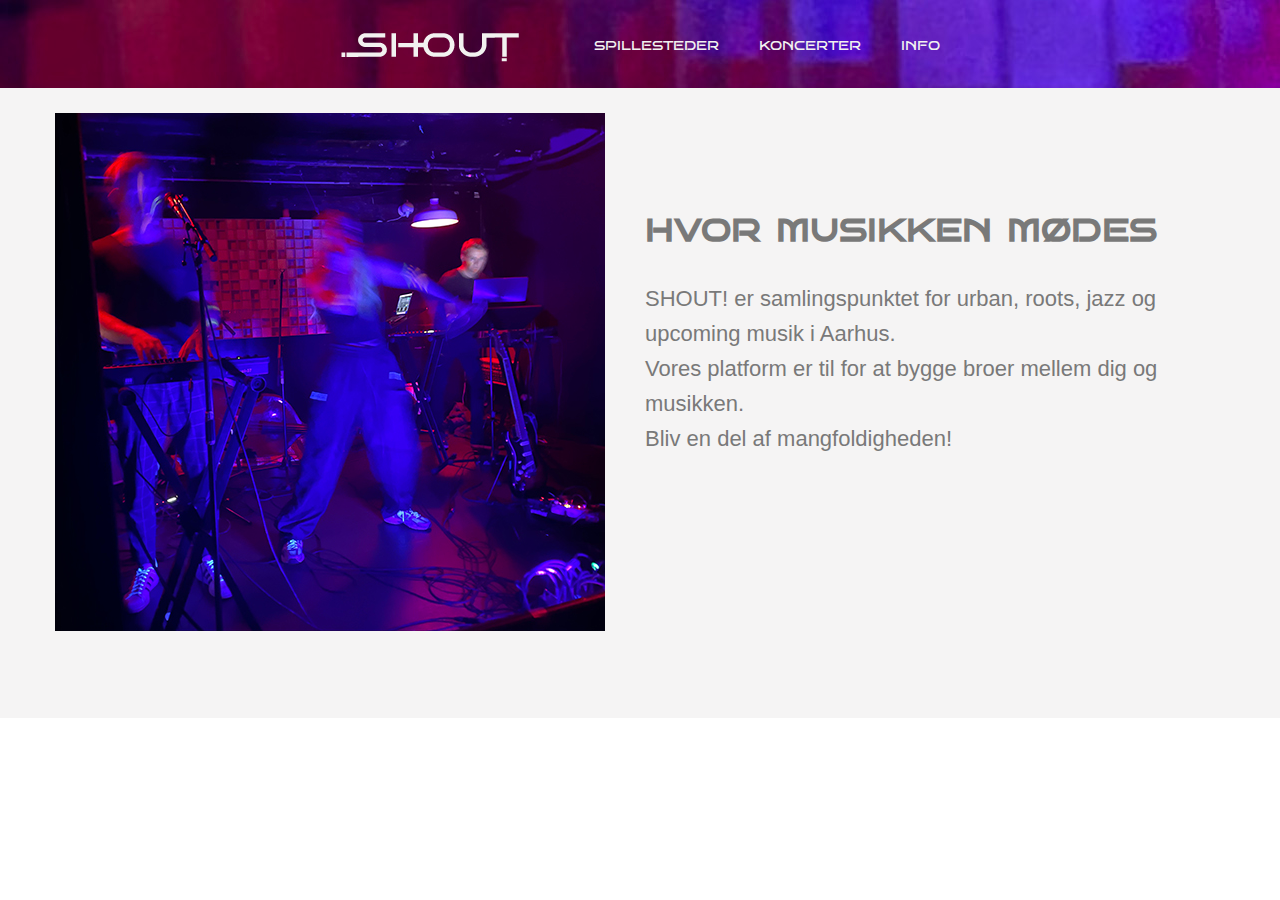
==== shout/index.html @ cc704e19 "Add files via upload" ====
<!DOCTYPE html>
<html lang="en">
<head>
    <meta charset="UTF-8">
    <meta http-equiv="X-UA-Compatible" content="IE=edge">
    <meta name="viewport" content="width=device-width, initial-scale=1.0">
    <title>SHOUT!</title>
    <link rel="stylesheet" href="styles.css">
</head>

<body>

    <header>
            <div>
            <a id="logo" href="index.html"><img src="logo.png"></a>
            </div>

            <nav>
            <a href="#">spillesteder</a>
            <a href="#">koncerter</a>
            <a href="#">info</a>
            </nav>

    </header>

    <main>
        <div class="tokolonnerforside">
            <section>
                <a href=index.html><img src="billede1.jpg"></a>
            </section>
        
            <section>
                <div class="overskriftforside">
                    <h1>hvor musikken mødes</h1>
                    </div>
                <h2>
                    SHOUT! er samlingspunktet for urban, roots, jazz og upcoming musik i Aarhus.
                    <br> 
                    Vores platform er til for at bygge broer mellem dig og musikken. 
                    <br>
                    Bliv en del af mangfoldigheden! 
                </h2>
            </section>
        
        </div>

    </main>





</body>
</html>
---- shout/styles.css ----
@font-face {
    font-family: brunoacesc;
    src: url(BrunoAceSC-Regular.ttf);
}

*{
    margin: 0px;
    padding: 0px;
}

/*********** header **********/

header{
    display: flex;
    justify-content: center;
    align-items: center;
    gap: 60px;
    padding-right: 25px;
    padding-top: 10px;
    padding-bottom: 10px;
    width: 100%;
    background: url(headerpic.jpg);

}

#logo{
    display: flex;
    justify-content: center;
    padding-top: 10px;
    padding-bottom: 10px;
    padding-right: 15px;
}

nav{
    display: flex;
    align-items: center;
    text-align: center;
    gap: 40px;
}

nav a {
    font-family: brunoacesc;
    text-decoration: none;
    color:#f2f1f0;

}

/*********** forside **********/

main{
    display:flex;
    flex-direction: column;
    background-color: #f5f4f4;
  
} 

.billede1{
    display:flex;
    justify-content: left;
    flex-wrap: wrap;
}

.overskriftforside{
    display: flex;
    justify-content: left;
    font-size: 20px;
    font-family: brunoacesc;
    color: #797979;
    margin-top: 90px;
    margin-bottom: 10px;
}

.tokolonnerforside{
    display: flex;
    justify-content:center;
    flex-wrap: wrap;
}

.tokolonnerforside > section{
    width: 580px;
    height: 600px;
    background-color: #f5f4f4;
    margin-top: 20px;
    padding:5px;
    text-align: left;
    color: #797979;
}

.tokolonnerforside h2{
    font-family: sans-serif;
    font-weight: 200;
    font-size: 22px;
    margin-top: 30px; 
    line-height: 35px;
}


/*********** spillesteder **********/

.overskriftspillested{
    display: flex;
    font-size: 20px;
    font-family: brunoacesc;
    color: #797979;
    margin-top: 80px;
    margin-bottom: 10px;
}

.tokolonner{
    display: flex;
    justify-content:center;
    flex-wrap: wrap;
}

.tokolonner > section{
    width: 500px;
    height: 600px;
    background-color: #f5f4f4;
    margin-top: 20px;
    padding:5px;
    text-align: center;
    color: #797979;
}

.tokolonner h2{
    font-family: sans-serif;
    font-weight: 200;
    font-size: 22px;
    margin-top: 30px;
    text-align: left;
    line-height: 35px;
}


.spillestedpic{
    margin-top: 20px;
    display:flexbox;
}

.trebilleder section{
    color: #ffffff;
}

.trekolonner{
    width:84%;
    margin: auto;
    display: flex;
    justify-content: space-between;
    align-items: center;
    padding-top: 30px;
    padding-bottom: 30px;
}
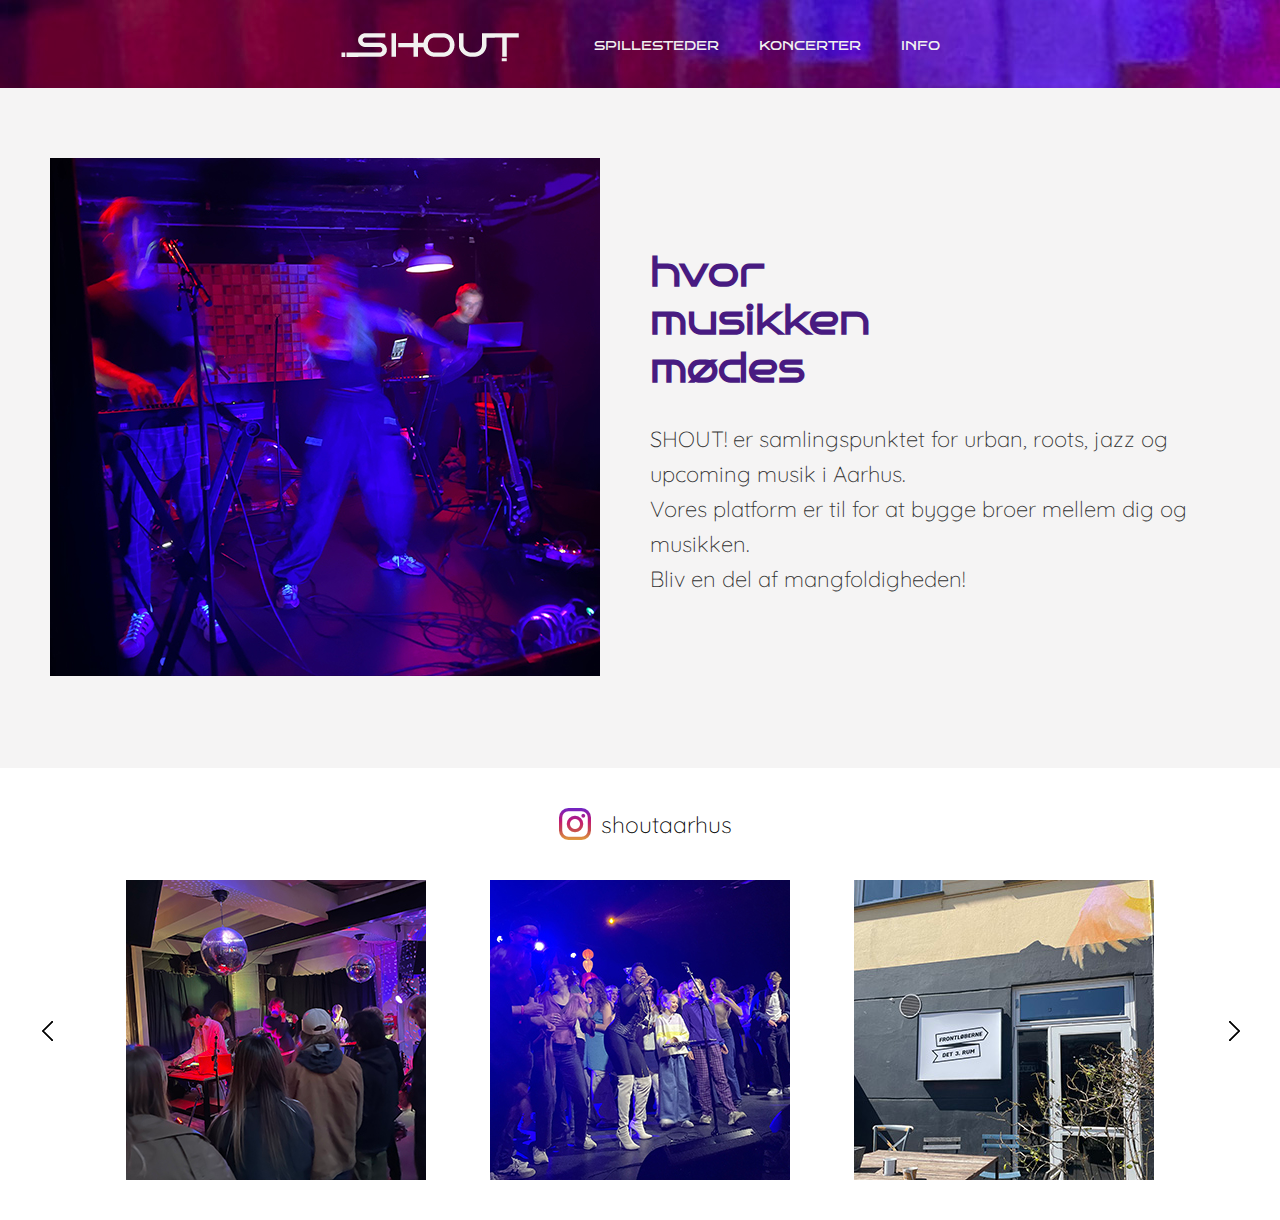
==== commit b55fa83a: "Add files via upload" ====
--- a/shout/index.html
+++ b/shout/index.html
@@ -31,7 +31,9 @@
         
             <section>
                 <div class="overskriftforside">
-                    <h1>hvor musikken mødes</h1>
+                    <h1>hvor 
+                    <br>musikken
+                    <br>mødes</h1>
                     </div>
                 <h2>
                     SHOUT! er samlingspunktet for urban, roots, jazz og upcoming musik i Aarhus.
@@ -41,8 +43,26 @@
                     Bliv en del af mangfoldigheden! 
                 </h2>
             </section>
-        
         </div>
+
+
+
+            <section>
+                
+                <div class="instaoverskrift">
+                    <div class="instalogo"><img src="instalogo.png"></div>
+                    <p>shoutaarhus</p>
+                </div>
+    
+                <div class="instafeed">
+                    <div class="arrows"> <img src="arrowleft.png"> </div>
+                    <img src="instapic1.jpg">
+                    <img src="instapic2.jpg">
+                    <img src="instapic3.jpg"> 
+                    <div class="arrows"> <img src="arrowright.png"></div>
+                </div>
+    
+
 
     </main>
 
--- a/shout/styles.css
+++ b/shout/styles.css
@@ -2,6 +2,17 @@
     font-family: brunoacesc;
     src: url(BrunoAceSC-Regular.ttf);
 }
+
+@font-face {
+    font-family: brunoace;
+    src: url(BrunoAce-Regular.ttf);
+}
+
+@font-face {
+    font-family: quicksand;
+    src: url(Quicksand.ttf);
+}
+
 
 *{
     margin: 0px;
@@ -51,7 +62,6 @@
     display:flex;
     flex-direction: column;
     background-color: #f5f4f4;
-  
 } 
 
 .billede1{
@@ -64,8 +74,8 @@
     display: flex;
     justify-content: left;
     font-size: 20px;
-    font-family: brunoacesc;
-    color: #797979;
+    font-family: brunoace;
+    color: #481B81;
     margin-top: 90px;
     margin-bottom: 10px;
 }
@@ -80,18 +90,18 @@
     width: 580px;
     height: 600px;
     background-color: #f5f4f4;
-    margin-top: 20px;
-    padding:5px;
+    margin-top: 60px;
+    padding:10px;
     text-align: left;
-    color: #797979;
 }
 
 .tokolonnerforside h2{
-    font-family: sans-serif;
+    font-family: quicksand;
     font-weight: 200;
     font-size: 22px;
     margin-top: 30px; 
     line-height: 35px;
+    color: #303030;
 }
 
 
@@ -100,9 +110,9 @@
 .overskriftspillested{
     display: flex;
     font-size: 20px;
-    font-family: brunoacesc;
-    color: #797979;
-    margin-top: 80px;
+    font-family: brunoace;
+    color: #481B81;
+    margin-top: 70px;
     margin-bottom: 10px;
 }
 
@@ -113,17 +123,16 @@
 }
 
 .tokolonner > section{
-    width: 500px;
-    height: 600px;
-    background-color: #f5f4f4;
+    width: 480px;
+    height: 560px;
     margin-top: 20px;
-    padding:5px;
+    padding:30px;
     text-align: center;
-    color: #797979;
+    color: #303030;
 }
 
 .tokolonner h2{
-    font-family: sans-serif;
+    font-family: quicksand;
     font-weight: 200;
     font-size: 22px;
     margin-top: 30px;
@@ -131,22 +140,84 @@
     line-height: 35px;
 }
 
-
 .spillestedpic{
     margin-top: 20px;
     display:flexbox;
 }
 
-.trebilleder section{
-    color: #ffffff;
-}
 
 .trekolonner{
-    width:84%;
+    width:100%;
     margin: auto;
     display: flex;
-    justify-content: space-between;
-    align-items: center;
+    justify-content: space-around;
+    align-items: center;
+    padding-top: 50px;
+    padding-bottom: 50px;
+    background-color: #ffffff;
+}
+
+.tokolonnermaps{
+    display: flex;
+    justify-content:center;
+    flex-wrap: wrap;
+}
+
+.tokolonnermaps > section{
+    width: 530px;
+    height: 600px;
+    background-color: #f5f4f4;
+    margin-top: 50px;
+    padding:5px;
+    text-align: left;
+    color: #303030;
+}
+
+.overskriftmaps{
+    display: flex;
+    justify-content: left;
+    font-size: 13px;
+    font-family: quicksand;
+    color: #303030;
+    margin-top: 90px;
+    margin-bottom: 10px;
+}
+
+.tokolonnermaps h3{
+    font-family: quicksand;
+    font-weight: 200;
+    font-size: 18px;
+    margin-top: 30px; 
+    line-height: 35px;
+}
+
+.instafeed{
+    display: flex;
+    width: 100%;
+    justify-content: space-around;
+    background-color: #ffffff;
+    padding-bottom: 40px;
+}
+
+.instaoverskrift{
+    display: flex;
+    justify-content: center;
+    align-items: center;
+    background-color: #ffffff;
+    font-family: quicksand;
+    font-weight: 200;
+    font-size: 23px;
     padding-top: 30px;
     padding-bottom: 30px;
-}+}
+
+.instalogo{
+    display: flex;
+    padding:10px;
+
+}
+
+.arrows{
+    display: flex;
+    align-items: center;
+}
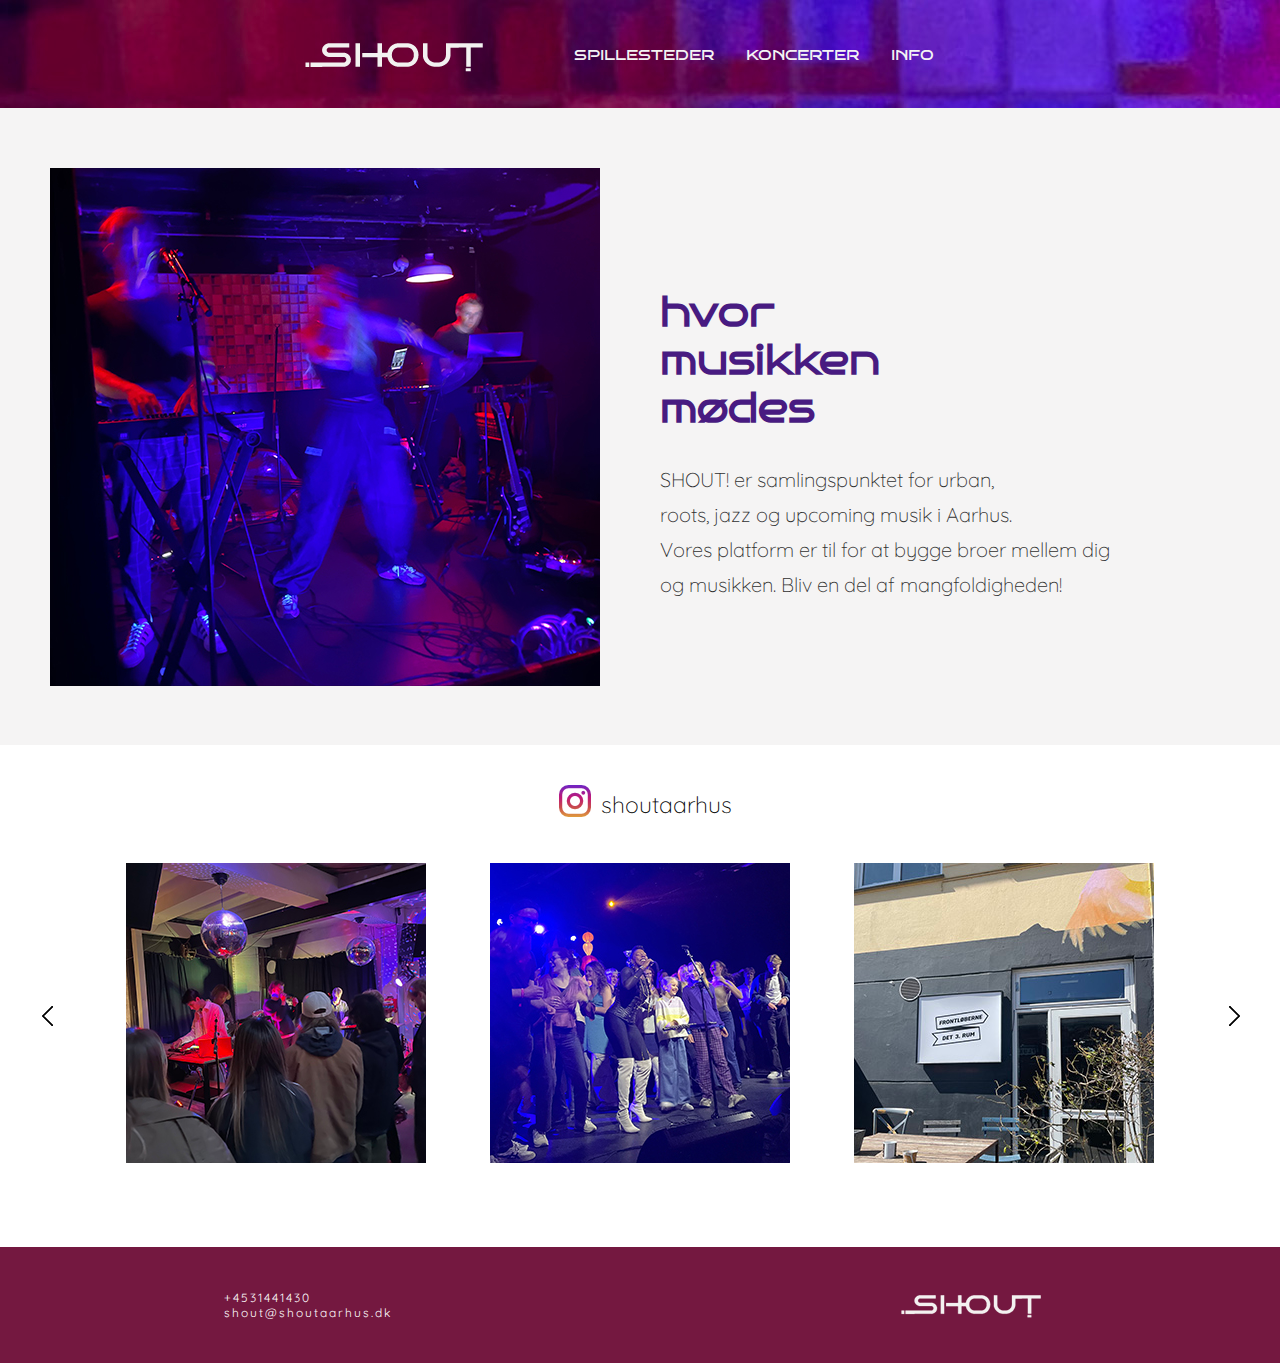
==== commit b1385a55: "Add files via upload" ====
--- a/shout/index.html
+++ b/shout/index.html
@@ -16,10 +16,18 @@
             </div>
 
             <nav>
-            <a href="#">spillesteder</a>
-            <a href="#">koncerter</a>
-            <a href="#">info</a>
-            </nav>
+                <div class="navbar">
+                    <div class="dropdown">
+                      <button class="dropbtn">spillesteder</button>
+                      <div class="dropdown-content">
+                        <a href="turkis.html">turkis</a>
+                        <a href="ahuset.html">a-huset</a>
+                        <a href="det3rum.html">det 3. rum</a>
+                      </div>
+                  </div>
+                  <a href="#">koncerter</a>
+                  <a href="#">info</a>
+                </nav>
 
     </header>
 
@@ -35,38 +43,37 @@
                     <br>musikken
                     <br>mødes</h1>
                     </div>
-                <h2>
-                    SHOUT! er samlingspunktet for urban, roots, jazz og upcoming musik i Aarhus.
-                    <br> 
-                    Vores platform er til for at bygge broer mellem dig og musikken. 
-                    <br>
-                    Bliv en del af mangfoldigheden! 
-                </h2>
+                <p>
+                    SHOUT! er samlingspunktet for urban,<br>
+                    roots, jazz og upcoming musik i Aarhus. <br>
+                    Vores platform er til for at bygge broer mellem dig <br>
+                    og musikken. Bliv en del af mangfoldigheden! 
+                </p>
             </section>
         </div>
-
 
 
             <section>
                 
                 <div class="instaoverskrift">
-                    <div class="instalogo"><img src="instalogo.png"></div>
-                    <p>shoutaarhus</p>
+                    <div class="instalogo"><a href=https://www.instagram.com/shoutaarhus><img src="instalogo.png"></div></a>
+                    <p>shoutaarhus</p></a>
                 </div>
     
                 <div class="instafeed">
                     <div class="arrows"> <img src="arrowleft.png"> </div>
-                    <img src="instapic1.jpg">
-                    <img src="instapic2.jpg">
-                    <img src="instapic3.jpg"> 
-                    <div class="arrows"> <img src="arrowright.png"></div>
+                    <a href=https://www.instagram.com/shoutaarhus><img src="instapic1.jpg"></a>
+                    <a href=https://www.instagram.com/shoutaarhus><img src="instapic2.jpg"></a>
+                    <a href=https://www.instagram.com/shoutaarhus><img src="instapic3.jpg"></a>
+                    <div class="arrows"><img src="arrowright.png">
                 </div>
-    
-
 
     </main>
 
-
+    <footer>
+        <p> +4531441430 <br> shout@shoutaarhus.dk</p>
+        <a id="logofooter" href="index.html" ><img src="logofoot.png"></a>
+    </footer>
 
 
 
--- a/shout/styles.css
+++ b/shout/styles.css
@@ -13,7 +13,6 @@
     src: url(Quicksand.ttf);
 }
 
-
 *{
     margin: 0px;
     padding: 0px;
@@ -27,9 +26,9 @@
     align-items: center;
     gap: 60px;
     padding-right: 25px;
-    padding-top: 10px;
-    padding-bottom: 10px;
-    width: 100%;
+    padding-top: 20px;
+    padding-bottom: 20px;
+    width: 98,9%;
     background: url(headerpic.jpg);
 
 }
@@ -42,19 +41,71 @@
     padding-right: 15px;
 }
 
-nav{
-    display: flex;
-    align-items: center;
-    text-align: center;
-    gap: 40px;
-}
-
-nav a {
-    font-family: brunoacesc;
-    text-decoration: none;
-    color:#f2f1f0;
-
-}
+/*********** dropdown header **********/
+
+.navbar {
+display: flex;
+align-items: center;
+text-align: center;
+}
+      
+.navbar a {
+float: left;
+font-size: 16px;
+color: #f5f4f4;
+text-align: center;
+padding: 14px 16px;
+text-decoration: none;
+font-family: brunoacesc;
+font-size: 18px;
+}
+      
+.dropdown {
+float: left;
+overflow: hidden;
+}
+      
+.dropdown .dropbtn {
+font-size: 16px;  
+border: none;
+outline: none;
+color: #f5f4f4;
+padding: 14px 16px;
+background-color: inherit;
+font-family: brunoacesc;
+font-size: 18px;
+margin: 0;
+}
+      
+      
+.dropdown-content {
+display: none;
+position: absolute;
+background-color: #481c7d;
+min-width: 160px;
+box-shadow: 0px 8px 16px 0px rgba(0,0,0,0.2);
+z-index: 1;
+}
+      
+.dropdown-content a {
+float: none;
+color: #f5f4f4;
+padding: 12px 16px;
+text-decoration: none;
+display: block;
+text-align: left;
+font-family: brunoace;
+font-size: 13px;
+}
+      
+.dropdown-content a:hover {
+padding:12px;
+}
+      
+.dropdown:hover .dropdown-content {
+display: block;
+}
+
 
 /*********** forside **********/
 
@@ -76,7 +127,7 @@
     font-size: 20px;
     font-family: brunoace;
     color: #481B81;
-    margin-top: 90px;
+    margin-top: 120px;
     margin-bottom: 10px;
 }
 
@@ -87,18 +138,18 @@
 }
 
 .tokolonnerforside > section{
-    width: 580px;
-    height: 600px;
+    width: 570px;
+    height: 557px;
     background-color: #f5f4f4;
-    margin-top: 60px;
-    padding:10px;
+    margin-top: 40px;
+    padding:20px;
     text-align: left;
 }
 
-.tokolonnerforside h2{
+.tokolonnerforside p{
     font-family: quicksand;
     font-weight: 200;
-    font-size: 22px;
+    font-size: 20px;
     margin-top: 30px; 
     line-height: 35px;
     color: #303030;
@@ -109,11 +160,11 @@
 
 .overskriftspillested{
     display: flex;
-    font-size: 20px;
+    font-size: 25px;
     font-family: brunoace;
     color: #481B81;
-    margin-top: 70px;
-    margin-bottom: 10px;
+    margin-top: 25px;
+    margin-bottom: 20px;
 }
 
 .tokolonner{
@@ -123,26 +174,26 @@
 }
 
 .tokolonner > section{
-    width: 480px;
-    height: 560px;
+    width: 440px;
+    height: 480px;
     margin-top: 20px;
-    padding:30px;
+    padding:60px;
     text-align: center;
+}
+
+.tokolonner h2{
+    text-align: left;
+    font-family: quicksand;
+    font-weight: 200;
+    font-size: 21px;
+    line-height: 35px;
     color: #303030;
-}
-
-.tokolonner h2{
-    font-family: quicksand;
-    font-weight: 200;
-    font-size: 22px;
-    margin-top: 30px;
-    text-align: left;
-    line-height: 35px;
+    margin-top: 25px;
 }
 
 .spillestedpic{
-    margin-top: 20px;
     display:flexbox;
+    margin-top: -5%;
 }
 
 
@@ -157,6 +208,8 @@
     background-color: #ffffff;
 }
 
+/*********** maps spillesteder **********/
+
 .tokolonnermaps{
     display: flex;
     justify-content:center;
@@ -164,11 +217,10 @@
 }
 
 .tokolonnermaps > section{
-    width: 530px;
-    height: 600px;
+    width: 500px;
+    height: 450px;
     background-color: #f5f4f4;
     margin-top: 50px;
-    padding:5px;
     text-align: left;
     color: #303030;
 }
@@ -176,27 +228,28 @@
 .overskriftmaps{
     display: flex;
     justify-content: left;
-    font-size: 13px;
+    font-size: 11px;
     font-family: quicksand;
     color: #303030;
     margin-top: 90px;
-    margin-bottom: 10px;
 }
 
 .tokolonnermaps h3{
     font-family: quicksand;
     font-weight: 200;
-    font-size: 18px;
+    font-size: 17px;
     margin-top: 30px; 
-    line-height: 35px;
-}
+    line-height: 25px;
+}
+
+/*********** instagram **********/
 
 .instafeed{
     display: flex;
     width: 100%;
     justify-content: space-around;
     background-color: #ffffff;
-    padding-bottom: 40px;
+    padding-bottom: 80px;
 }
 
 .instaoverskrift{
@@ -214,10 +267,35 @@
 .instalogo{
     display: flex;
     padding:10px;
-
 }
 
 .arrows{
     display: flex;
     align-items: center;
 }
+
+/*********** footer **********/
+
+footer{
+    display: flex;
+    align-items: center;
+    justify-content: space-around;
+    gap: 60px;
+    padding-top: 27px;
+    padding-bottom: 27px;
+    background-color: #741840;
+}
+
+footer p{
+    gap: 40px;
+    font-family:quicksand;
+    letter-spacing: 2px; 
+    color: #ffffff;
+    font-size: 12px;
+}
+
+#logofooter{
+    padding-top: 10px;
+    padding-bottom: 10px;
+    padding-right: 15px;
+}
